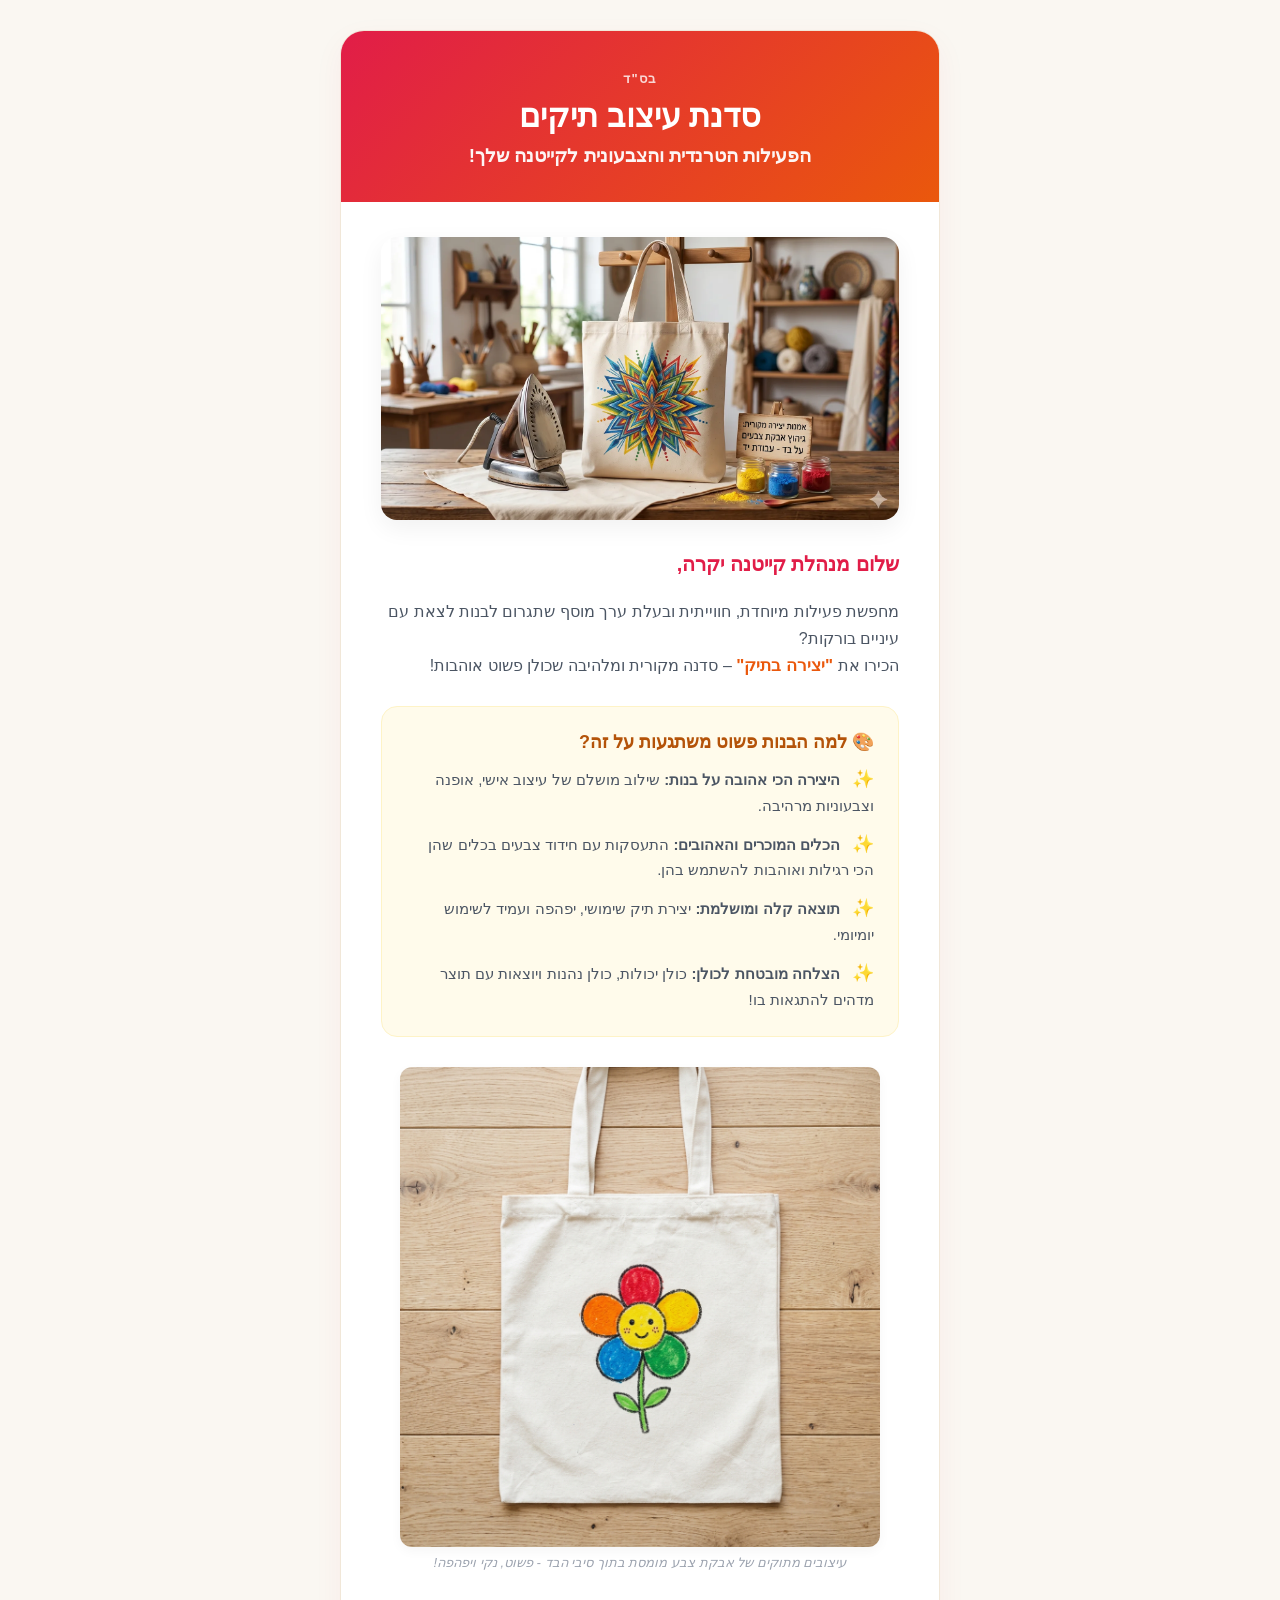
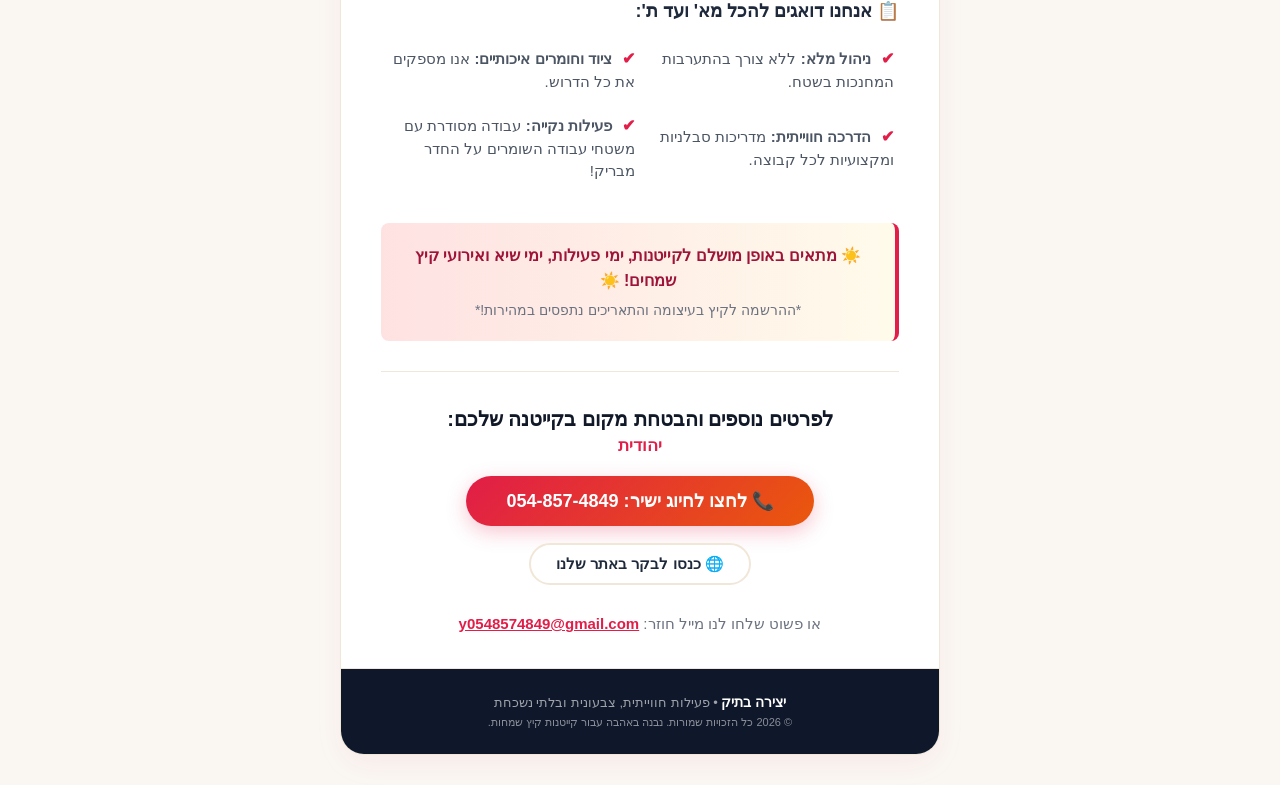
==== email_template.html @ 6e1970c7 "Create beautiful responsive HTML marketing email template styled matching the website design and bra" ====
<!DOCTYPE html>
<html lang="he" dir="rtl">
<head>
    <meta charset="UTF-8">
    <meta name="viewport" content="width=device-width, initial-scale=1.0">
    <title>סדנת עיצוב תיקים מלהיבה לקייטנה שלך! - יצירה בתיק</title>
</head>
<body style="margin: 0; padding: 0; background-color: #faf7f2; font-family: 'Segoe UI', Assistant, Rubik, Arial, sans-serif; -webkit-text-size-adjust: 100%; -ms-text-size-adjust: 100%;">

    <table width="100%" cellpadding="0" cellspacing="0" border="0" style="background-color: #faf7f2; padding: 30px 10px;">
        <tr>
            <td align="center">
                <!-- Main Container -->
                <table width="600" cellpadding="0" cellspacing="0" border="0" style="background-color: #ffffff; border-radius: 24px; overflow: hidden; box-shadow: 0 10px 30px rgba(225, 29, 72, 0.05); border: 1px solid #f1e7d8; max-width: 600px;">
                    
                    <!-- Header Banner -->
                    <tr>
                        <td style="background: linear-gradient(135deg, #e11d48, #ea580c); padding: 40px 40px 35px 40px; text-align: center;">
                            <div style="font-size: 13px; color: rgba(255, 255, 255, 0.8); margin-bottom: 10px; letter-spacing: 1px; font-weight: bold;">בס"ד</div>
                            <h1 style="margin: 0; color: #ffffff; font-size: 32px; line-height: 1.25; font-weight: 800; font-family: 'Rubik', 'Segoe UI', sans-serif;">סדנת עיצוב תיקים</h1>
                            <div style="margin-top: 8px; font-size: 19px; color: #ffffff; opacity: 0.95; font-weight: 600;">הפעילות הטרנדית והצבעונית לקייטנה שלך!</div>
                        </td>
                    </tr>

                    <!-- Body Content -->
                    <tr>
                        <td style="padding: 35px 40px; text-align: right; color: #1e293b;">
                            
                            <!-- Hero Image -->
                            <div style="margin-bottom: 30px; text-align: center;">
                                <img src="https://lev-good.github.io/Summer-camp-craft/assets/images/hero.webp" alt="סדנת עיצוב תיקים - יצירה בתיק" style="width: 100%; max-width: 520px; height: auto; border-radius: 16px; display: block; margin: 0 auto; box-shadow: 0 8px 24px rgba(0,0,0,0.06);" />
                            </div>

                            <p style="margin-top: 0; font-size: 20px; font-weight: bold; color: #e11d48; font-family: 'Rubik', sans-serif; line-height: 1.4;">
                                שלום מנהלת קייטנה יקרה,
                            </p>
                            
                            <p style="font-size: 16px; line-height: 1.7; color: #4b5563; margin-bottom: 25px;">
                                מחפשת פעילות מיוחדת, חווייתית ובעלת ערך מוסף שתגרום לבנות לצאת עם עיניים בורקות? <br />
                                הכירו את <strong style="color: #ea580c; font-size: 17px;">"יצירה בתיק"</strong> – סדנה מקורית ומלהיבה שכולן פשוט אוהבות!
                            </p>

                            <!-- Core Value Proposition -->
                            <table width="100%" cellpadding="0" cellspacing="0" border="0" style="margin-bottom: 30px; background-color: #fffbeb; border-radius: 16px; border: 1px solid #fef3c7;">
                                <tr>
                                    <td style="padding: 24px;">
                                        <div style="font-size: 18px; font-weight: 800; color: #b45309; margin-bottom: 12px; font-family: 'Rubik', sans-serif;">🎨 למה הבנות פשוט משתגעות על זה?</div>
                                        <table width="100%" cellpadding="0" cellspacing="0" border="0" style="font-size: 15px; color: #4b5563; line-height: 1.6;">
                                            <tr>
                                                <td style="padding-bottom: 12px; vertical-align: top;">
                                                    <span style="color: #e11d48; font-weight: bold; font-size: 18px; margin-left: 8px;">✨</span>
                                                    <strong>היצירה הכי אהובה על בנות:</strong> שילוב מושלם של עיצוב אישי, אופנה וצבעוניות מרהיבה.
                                                </td>
                                            </tr>
                                            <tr>
                                                <td style="padding-bottom: 12px; vertical-align: top;">
                                                    <span style="color: #e11d48; font-weight: bold; font-size: 18px; margin-left: 8px;">✨</span>
                                                    <strong>הכלים המוכרים והאהובים:</strong> התעסקות עם חידוד צבעים בכלים שהן הכי רגילות ואוהבות להשתמש בהן.
                                                </td>
                                            </tr>
                                            <tr>
                                                <td style="padding-bottom: 12px; vertical-align: top;">
                                                    <span style="color: #e11d48; font-weight: bold; font-size: 18px; margin-left: 8px;">✨</span>
                                                    <strong>תוצאה קלה ומושלמת:</strong> יצירת תיק שימושי, יפהפה ועמיד לשימוש יומיומי.
                                                </td>
                                            </tr>
                                            <tr>
                                                <td style="padding-bottom: 0; vertical-align: top;">
                                                    <span style="color: #e11d48; font-weight: bold; font-size: 18px; margin-left: 8px;">✨</span>
                                                    <strong>הצלחה מובטחת לכולן:</strong> כולן יכולות, כולן נהנות ויוצאות עם תוצר מדהים להתגאות בו!
                                                </td>
                                            </tr>
                                        </table>
                                    </td>
                                </tr>
                            </table>

                            <!-- Showcase Image (New Simple Kid Drawing style) -->
                            <table width="100%" cellpadding="0" cellspacing="0" border="0" style="margin-bottom: 30px; text-align: center;">
                                <tr>
                                    <td>
                                        <img src="https://lev-good.github.io/Summer-camp-craft/assets/images/gallery-6.png" alt="תוצר יצירה בתיק" style="width: 100%; max-width: 480px; height: auto; border-radius: 12px; box-shadow: 0 4px 12px rgba(0,0,0,0.04); display: block; margin: 0 auto;" />
                                        <div style="font-size: 13px; color: #9ca3af; margin-top: 8px; font-style: italic;">עיצובים מתוקים של אבקת צבע מומסת בתוך סיבי הבד - פשוט, נקי ויפהפה!</div>
                                    </td>
                                </tr>
                            </table>

                            <!-- Full service management -->
                            <div style="font-size: 18px; font-weight: 800; color: #1e293b; margin-bottom: 15px; font-family: 'Rubik', sans-serif;">📋 אנחנו דואגים להכל מא' ועד ת':</div>
                            
                            <table width="100%" cellpadding="0" cellspacing="0" border="0" style="margin-bottom: 30px; font-size: 15px; color: #4b5563;">
                                <tr>
                                    <td width="50%" style="padding: 10px 5px; line-height: 1.5; vertical-align: middle;">
                                        <span style="color: #e11d48; font-size: 16px; font-weight: bold; margin-left: 6px;">✔</span>
                                        <strong>ניהול מלא:</strong> ללא צורך בהתערבות המחנכות בשטח.
                                    </td>
                                    <td width="50%" style="padding: 10px 5px; line-height: 1.5; vertical-align: middle;">
                                        <span style="color: #e11d48; font-size: 16px; font-weight: bold; margin-left: 6px;">✔</span>
                                        <strong>ציוד וחומרים איכותיים:</strong> אנו מספקים את כל הדרוש.
                                    </td>
                                </tr>
                                <tr>
                                    <td style="padding: 10px 5px; line-height: 1.5; vertical-align: middle;">
                                        <span style="color: #e11d48; font-size: 16px; font-weight: bold; margin-left: 6px;">✔</span>
                                        <strong>הדרכה חווייתית:</strong> מדריכות סבלניות ומקצועיות לכל קבוצה.
                                    </td>
                                    <td style="padding: 10px 5px; line-height: 1.5; vertical-align: middle;">
                                        <span style="color: #e11d48; font-size: 16px; font-weight: bold; margin-left: 6px;">✔</span>
                                        <strong>פעילות נקייה:</strong> עבודה מסודרת עם משטחי עבודה השומרים על החדר מבריק!
                                    </td>
                                </tr>
                            </table>

                            <!-- Important Alert box -->
                            <div style="margin: 30px 0; background: linear-gradient(90deg, #fee2e2 0%, #fffbeb 100%); border-right: 4px solid #e11d48; border-radius: 8px; padding: 20px; font-size: 16px; font-weight: bold; color: #9f1239; line-height: 1.6; text-align: center;">
                                ☀️ מתאים באופן מושלם לקייטנות, ימי פעילות, ימי שיא ואירועי קיץ שמחים! ☀️
                                <br>
                                <span style="font-size: 14px; font-weight: normal; color: #6b7280; display: block; margin-top: 5px;">*ההרשמה לקיץ בעיצומה והתאריכים נתפסים במהירות!*</span>
                            </div>

                            <!-- Footer CTA Actions -->
                            <table width="100%" cellpadding="0" cellspacing="0" border="0" style="border-top: 1px solid #f1e7d8; padding-top: 35px; text-align: center;">
                                <tr>
                                    <td>
                                        <div style="font-size: 20px; font-weight: 800; color: #111827; margin-bottom: 4px; font-family: 'Rubik', sans-serif;">לפרטים נוספים והבטחת מקום בקייטנה שלכם:</div>
                                        <div style="font-size: 17px; color: #e11d48; font-weight: bold; margin-bottom: 20px;">יהודית</div>
                                        
                                        <!-- Primary Call Button -->
                                        <a href="tel:054-857-4849" style="display: inline-block; background: linear-gradient(135deg, #e11d48, #ea580c); color: #ffffff; font-size: 18px; font-weight: bold; text-decoration: none; padding: 14px 40px; border-radius: 50px; box-shadow: 0 6px 20px rgba(225, 29, 72, 0.25); margin-bottom: 12px; font-family: 'Rubik', sans-serif;">
                                            📞 לחצו לחיוג ישיר: 054-857-4849
                                        </a>
                                        
                                        <br />
                                        
                                        <!-- Secondary Website Button -->
                                        <a href="https://lev-good.github.io/Summer-camp-craft/" target="_blank" style="display: inline-block; background-color: #ffffff; color: #1e293b; font-size: 15px; font-weight: bold; text-decoration: none; padding: 10px 25px; border-radius: 50px; border: 2px solid #f1e7d8; margin-bottom: 20px; margin-top: 5px;">
                                            🌐 כנסו לבקר באתר שלנו
                                        </a>
                                        
                                        <div style="font-size: 15px; color: #6b7280; margin-top: 10px;">
                                            או פשוט שלחו לנו מייל חוזר: <a href="mailto:y0548574849@gmail.com" style="color: #e11d48; text-decoration: underline; font-weight: bold;">y0548574849@gmail.com</a>
                                        </div>
                                    </td>
                                </tr>
                            </table>

                        </td>
                    </tr>

                    <!-- Footer Details -->
                    <tr>
                        <td style="background-color: #0f172a; padding: 25px 20px; text-align: center; color: rgba(255, 255, 255, 0.6); font-size: 13px; border-top: 1px solid #f1e7d8;">
                            <strong style="color: #ffffff; font-size: 14px;">יצירה בתיק</strong> • פעילות חווייתית, צבעונית ובלתי נשכחת
                            <div style="margin-top: 6px; font-size: 11px; opacity: 0.85;">&copy; 2026 כל הזכויות שמורות. נבנה באהבה עבור קייטנות קיץ שמחות.</div>
                        </td>
                    </tr>

                </table>
            </td>
        </tr>
    </table>

</body>
</html>
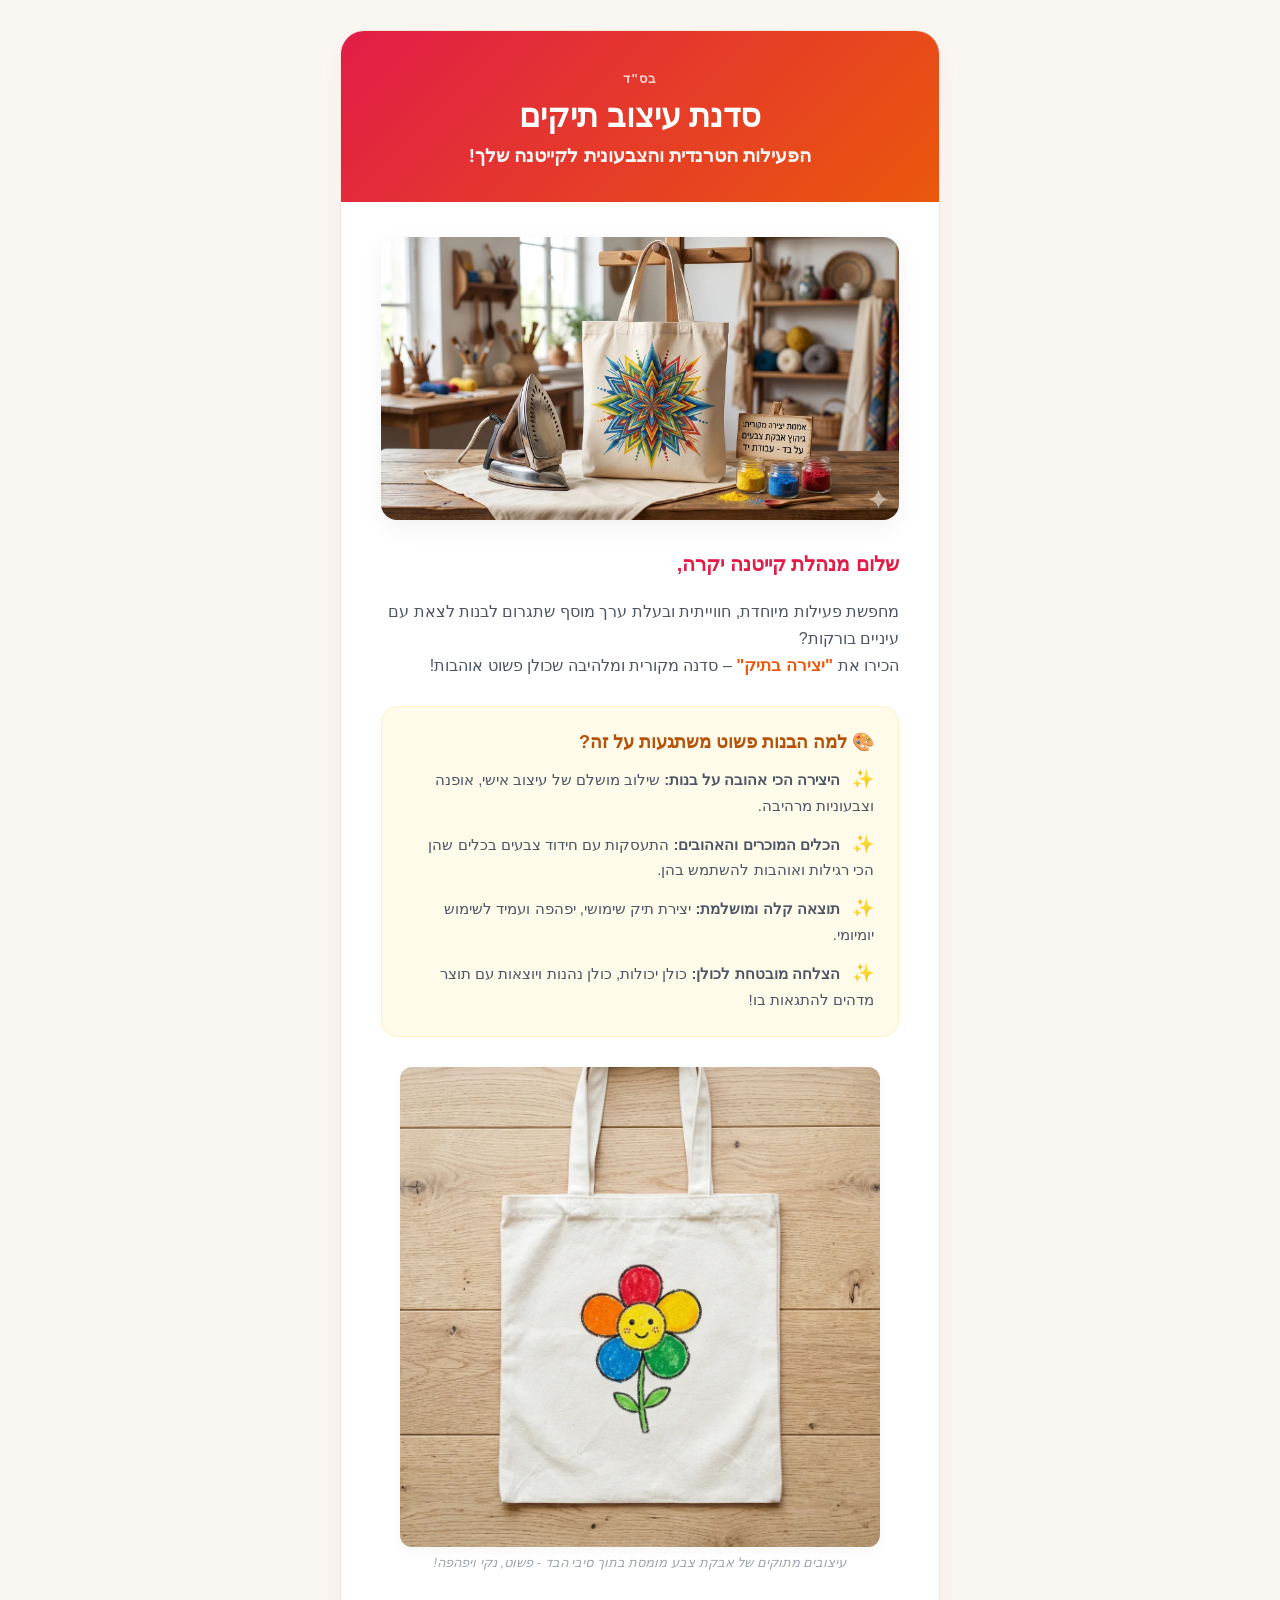
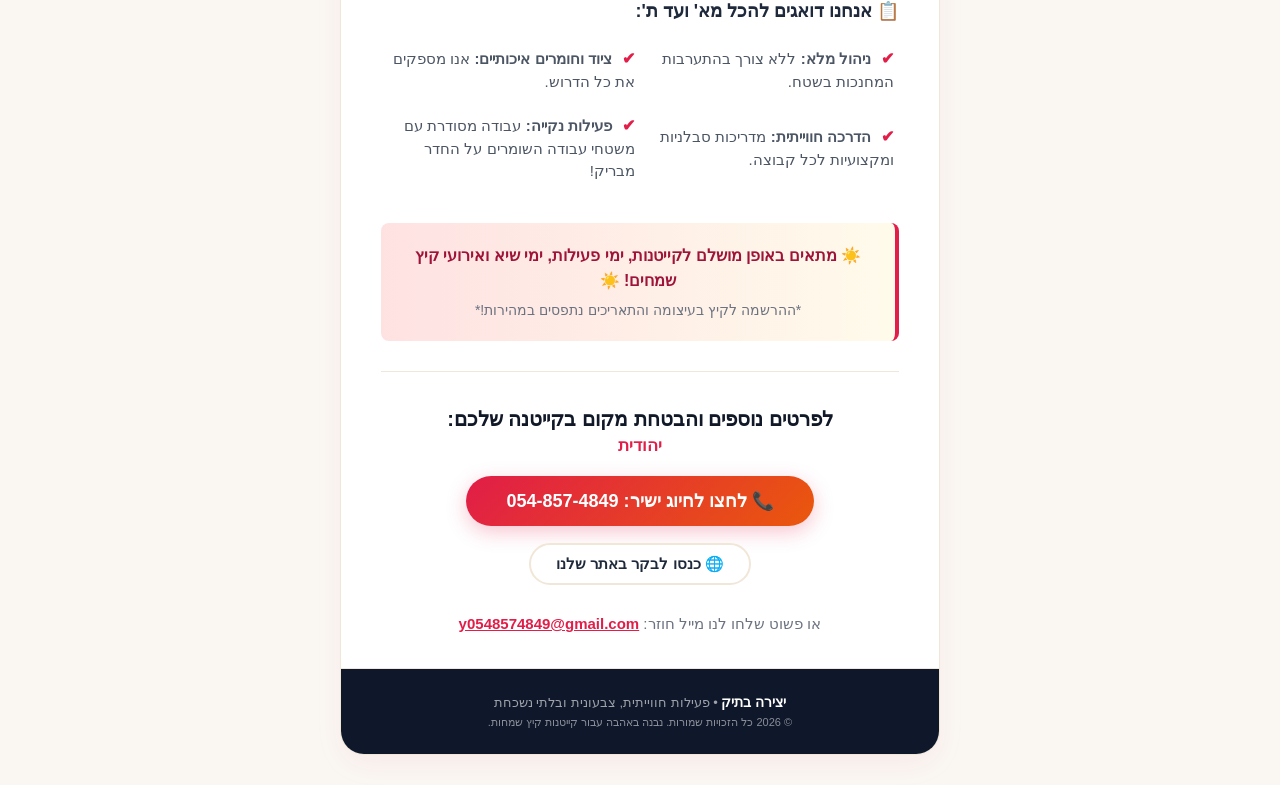
==== commit 6992a5d9: "Optimize site for SEO and performance: convert images to webp, add sitemap, robots, and JSON-LD sche" ====
--- a/email_template.html
+++ b/email_template.html
@@ -79,7 +79,7 @@
                             <table width="100%" cellpadding="0" cellspacing="0" border="0" style="margin-bottom: 30px; text-align: center;">
                                 <tr>
                                     <td>
-                                        <img src="https://lev-good.github.io/Summer-camp-craft/assets/images/gallery-6.png" alt="תוצר יצירה בתיק" style="width: 100%; max-width: 480px; height: auto; border-radius: 12px; box-shadow: 0 4px 12px rgba(0,0,0,0.04); display: block; margin: 0 auto;" />
+                                        <img src="https://lev-good.github.io/Summer-camp-craft/assets/images/gallery-6.webp" alt="תוצר יצירה בתיק" style="width: 100%; max-width: 480px; height: auto; border-radius: 12px; box-shadow: 0 4px 12px rgba(0,0,0,0.04); display: block; margin: 0 auto;" />
                                         <div style="font-size: 13px; color: #9ca3af; margin-top: 8px; font-style: italic;">עיצובים מתוקים של אבקת צבע מומסת בתוך סיבי הבד - פשוט, נקי ויפהפה!</div>
                                     </td>
                                 </tr>
